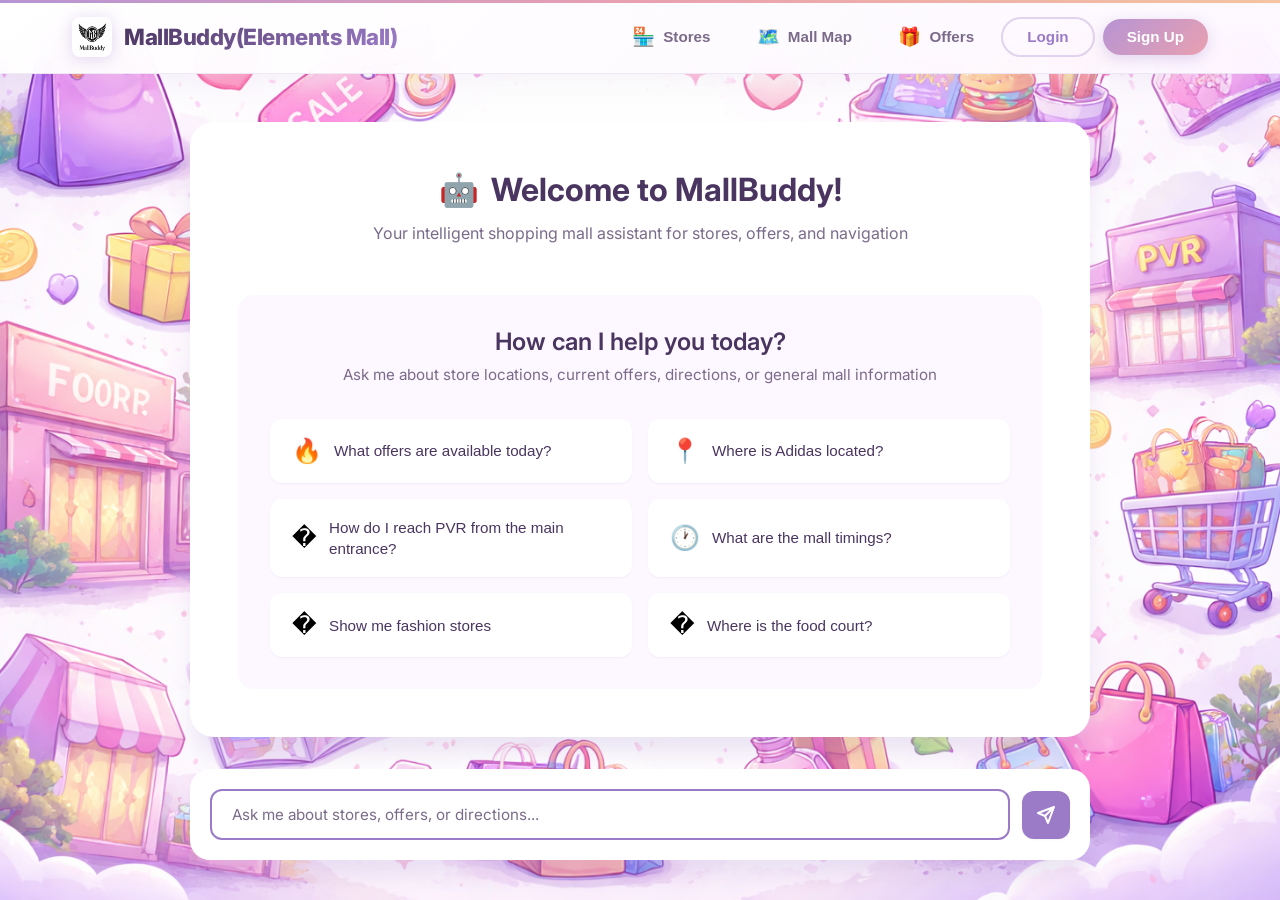
==== frontend/index.html @ a4ded2e0 "Phase 3: Real Analytics and Admin AI verified" ====
<!DOCTYPE html>
<html lang="en">

<head>
    <meta charset="UTF-8">
    <meta name="viewport" content="width=device-width, initial-scale=1.0">
    <title>MallBuddy - Your Intelligent Shopping Mall Assistant</title>
    <link rel="stylesheet" href="styles.css">
    <link rel="preconnect" href="https://fonts.googleapis.com">
    <link rel="preconnect" href="https://fonts.gstatic.com" crossorigin>
    <link href="https://fonts.googleapis.com/css2?family=Inter:wght@400;500;600;700&display=swap" rel="stylesheet">
</head>

<body>
    <!-- Header -->
    <header class="header">
        <div class="header-container">
            <div class="logo" onclick="window.location.href='index.html'" style="cursor: pointer;">
                <div class="logo-icon">
                    <img src="logo.png" alt="MallBuddy Logo" style="width: 40px; height: 40px; border-radius: 8px;">
                </div>
                <span class="logo-text">MallBuddy(Elements Mall)</span>
            </div>
            <nav class="nav-menu" id="navMenu">
                <button class="nav-btn" onclick="window.location.href='stores.html'">
                    <span class="nav-icon">🏪</span>
                    Stores
                </button>
                <button class="nav-btn" onclick="window.location.href='map.html'">
                    <span class="nav-icon">🗺️</span>
                    Mall Map
                </button>
                <button class="nav-btn" onclick="window.location.href='offers.html'">
                    <span class="nav-icon">🎁</span>
                    Offers
                </button>
                <button class="btn-login" onclick="navigateTo('login')" id="loginBtn">Login</button>
                <button class="btn-signup" onclick="navigateTo('signup')" id="signupBtn">Sign Up</button>
                <span id="userInfo" style="display: none; color: white; margin-right: 10px;"></span>
                <button class="btn-logout" onclick="logout()" id="logoutBtn" style="display: none;">Logout</button>
            </nav>
        </div>
    </header>

    <!-- Main Content -->
    <main class="main-content">
        <div class="container">
            <!-- Welcome Card -->
            <div class="welcome-card" id="welcomeCard">
                <div class="welcome-header">
                    <span class="robot-emoji">🤖</span>
                    <h1 class="welcome-title" id="welcomeTitle">Welcome to MallBuddy!</h1>
                </div>
                <p class="welcome-subtitle" id="welcomeSubtitle">Your intelligent shopping mall assistant for stores,
                    offers, and navigation
                </p>

                <!-- Quick Actions Section -->
                <div class="quick-actions-section">
                    <h2 class="section-title">How can I help you today?</h2>
                    <p class="section-subtitle">Ask me about store locations, current offers, directions, or general
                        mall information</p>

                    <div class="quick-actions-grid">
                        <button class="action-card" onclick="sendQuickQuestion('What offers are available today?')">
                            <span class="action-icon">🔥</span>
                            <span class="action-text">What offers are available today?</span>
                        </button>

                        <button class="action-card" onclick="sendQuickQuestion('Where is Adidas located?')">
                            <span class="action-icon">📍</span>
                            <span class="action-text">Where is Adidas located?</span>
                        </button>

                        <button class="action-card"
                            onclick="sendQuickQuestion('How do I reach PVR from the main entrance?')">
                            <span class="action-icon">�️</span>
                            <span class="action-text">How do I reach PVR from the main entrance?</span>
                        </button>

                        <button class="action-card" onclick="sendQuickQuestion('What are the mall timings?')">
                            <span class="action-icon">🕐</span>
                            <span class="action-text">What are the mall timings?</span>
                        </button>

                        <button class="action-card" onclick="sendQuickQuestion('Show me fashion stores')">
                            <span class="action-icon">�</span>
                            <span class="action-text">Show me fashion stores</span>
                        </button>

                        <button class="action-card" onclick="sendQuickQuestion('Where is the food court?')">
                            <span class="action-icon">�</span>
                            <span class="action-text">Where is the food court?</span>
                        </button>
                    </div>
                </div>
            </div>

            <!-- Chat Messages Area (Hidden Initially) -->
            <div class="chat-messages-container" id="chatMessagesContainer" style="display: none;">
                <div class="chat-messages" id="chatMessages">
                    <!-- Messages will be added here dynamically -->
                </div>
            </div>

            <!-- Chat Input (Fixed at Bottom) -->
            <div class="chat-input-section">
                <div class="chat-input-wrapper">
                    <input type="text" class="chat-input" id="chatInput"
                        placeholder="Ask me about stores, offers, or directions..."
                        onkeypress="handleKeyPress(event)" />
                    <button class="send-button" onclick="sendMessage()" id="sendBtn">
                        <svg width="20" height="20" viewBox="0 0 20 20" fill="none">
                            <path d="M18 2L9 11M18 2L12 18L9 11M18 2L2 8L9 11" stroke="white" stroke-width="2"
                                stroke-linecap="round" stroke-linejoin="round" />
                        </svg>
                    </button>
                </div>
            </div>
        </div>
    </main>

    <script src="config.js"></script>
    <script src="analytics-tracking.js"></script>
    <script src="script.js?v=2"></script>
</body>

</html>
---- frontend/styles.css ----
:root {
    --primary-purple: #9B7BC7;
    --primary-purple-dark: #8A6AB8;
    --gradient-start: #B794D4;
    --gradient-end: #E8A0B0;
    --accent-pink: #F5A5B8;
    --accent-coral: #F5C4A0;
    --text-primary: #4A3560;
    --text-secondary: #7B6B8A;
    --text-white: #FFFFFF;
    --bg-light: #FDF8FF;
    --bg-white: #FFFFFF;
    --border-color: #E8D8F0;
    --shadow-sm: 0 1px 2px 0 rgba(155, 123, 199, 0.1);
    --shadow-md: 0 4px 6px -1px rgba(155, 123, 199, 0.15);
    --shadow-lg: 0 10px 15px -3px rgba(155, 123, 199, 0.15);
    --shadow-xl: 0 20px 25px -5px rgba(155, 123, 199, 0.2);
}

* {
    margin: 0;
    padding: 0;
    box-sizing: border-box;
}

body {
    font-family: 'Inter', -apple-system, BlinkMacSystemFont, 'Segoe UI', sans-serif;
    background: url('background.png') no-repeat center center fixed;
    background-size: cover;
    min-height: 100vh;
    color: var(--text-primary);
}

/* Header */
.header {
    background: linear-gradient(135deg, rgba(255, 255, 255, 0.95) 0%, rgba(253, 248, 255, 0.95) 100%);
    backdrop-filter: blur(20px);
    -webkit-backdrop-filter: blur(20px);
    border-bottom: 1px solid rgba(155, 123, 199, 0.15);
    position: sticky;
    top: 0;
    z-index: 1000;
    box-shadow: 0 4px 30px rgba(155, 123, 199, 0.1);
    transition: all 0.3s ease;
}

.header::before {
    content: '';
    position: absolute;
    top: 0;
    left: 0;
    right: 0;
    height: 3px;
    background: linear-gradient(90deg, #B794D4, #E8A0B0, #F5C4A0, #E8A0B0, #B794D4);
    background-size: 200% 100%;
    animation: gradientFlow 4s ease infinite;
}

@keyframes gradientFlow {

    0%,
    100% {
        background-position: 0% 50%;
    }

    50% {
        background-position: 100% 50%;
    }
}

.header-container {
    max-width: 1200px;
    margin: 0 auto;
    padding: 1rem 2rem;
    display: flex;
    justify-content: space-between;
    align-items: center;
}

.logo {
    display: flex;
    align-items: center;
    gap: 0.75rem;
    cursor: pointer;
    transition: transform 0.3s ease;
}

.logo:hover {
    transform: scale(1.02);
}

.logo-icon {
    display: flex;
    align-items: center;
    filter: drop-shadow(0 2px 8px rgba(155, 123, 199, 0.3));
    transition: filter 0.3s ease;
}

.logo:hover .logo-icon {
    filter: drop-shadow(0 4px 12px rgba(155, 123, 199, 0.5));
}

.logo-text {
    font-size: 1.4rem;
    font-weight: 800;
    background: linear-gradient(135deg, var(--text-primary) 0%, #9B7BC7 100%);
    -webkit-background-clip: text;
    -webkit-text-fill-color: transparent;
    background-clip: text;
    letter-spacing: -0.5px;
}

.nav-menu {
    display: flex;
    align-items: center;
    gap: 0.5rem;
}

.nav-btn {
    display: flex;
    align-items: center;
    gap: 0.5rem;
    padding: 0.6rem 1.2rem;
    background: transparent;
    border: none;
    color: var(--text-secondary);
    font-size: 0.95rem;
    font-weight: 600;
    cursor: pointer;
    border-radius: 12px;
    transition: all 0.3s cubic-bezier(0.4, 0, 0.2, 1);
    position: relative;
    overflow: hidden;
}

.nav-btn::before {
    content: '';
    position: absolute;
    top: 0;
    left: 0;
    right: 0;
    bottom: 0;
    background: linear-gradient(135deg, rgba(183, 148, 212, 0.1) 0%, rgba(232, 160, 176, 0.1) 100%);
    opacity: 0;
    transition: opacity 0.3s ease;
    border-radius: 12px;
}

.nav-btn:hover::before {
    opacity: 1;
}

.nav-btn:hover {
    color: #9B7BC7;
    transform: translateY(-2px);
}

.nav-icon {
    font-size: 1.15rem;
    transition: transform 0.3s ease;
}

.nav-btn:hover .nav-icon {
    transform: scale(1.15);
}

.btn-login {
    padding: 0.6rem 1.5rem;
    background: transparent;
    border: 2px solid rgba(155, 123, 199, 0.3);
    color: #9B7BC7;
    font-size: 0.95rem;
    font-weight: 600;
    cursor: pointer;
    border-radius: 25px;
    transition: all 0.3s cubic-bezier(0.4, 0, 0.2, 1);
}

.btn-login:hover {
    background: rgba(155, 123, 199, 0.1);
    border-color: #9B7BC7;
    transform: translateY(-2px);
}

.btn-signup {
    padding: 0.6rem 1.5rem;
    background: linear-gradient(135deg, #B794D4 0%, #E8A0B0 100%);
    border: none;
    color: white;
    font-size: 0.95rem;
    font-weight: 600;
    cursor: pointer;
    border-radius: 25px;
    transition: all 0.3s cubic-bezier(0.4, 0, 0.2, 1);
    box-shadow: 0 4px 15px rgba(155, 123, 199, 0.3);
    position: relative;
    overflow: hidden;
}

.btn-signup::before {
    content: '';
    position: absolute;
    top: 0;
    left: -100%;
    width: 100%;
    height: 100%;
    background: linear-gradient(90deg, transparent, rgba(255, 255, 255, 0.3), transparent);
    transition: left 0.5s ease;
}

.btn-signup:hover::before {
    left: 100%;
}

.btn-signup:hover {
    transform: translateY(-2px);
    box-shadow: 0 6px 20px rgba(155, 123, 199, 0.4);
}

.btn-logout {
    padding: 0.6rem 1.5rem;
    background: linear-gradient(135deg, #E8A0B0 0%, #D88A9A 100%);
    border: none;
    color: white;
    font-size: 0.95rem;
    font-weight: 600;
    cursor: pointer;
    border-radius: 25px;
    transition: all 0.3s cubic-bezier(0.4, 0, 0.2, 1);
    box-shadow: 0 4px 15px rgba(232, 160, 176, 0.3);
}

.btn-logout:hover {
    transform: translateY(-2px);
    box-shadow: 0 6px 20px rgba(232, 160, 176, 0.4);
}

/* Main Content */
.main-content {
    padding: 3rem 2rem 2rem;
    min-height: calc(100vh - 80px);
}

.container {
    max-width: 900px;
    margin: 0 auto;
    display: flex;
    flex-direction: column;
    gap: 2rem;
}

/* Welcome Card */
.welcome-card {
    background: white;
    border-radius: 24px;
    padding: 3rem;
    box-shadow: var(--shadow-xl);
    animation: slideUp 0.5s ease-out;
}

@keyframes slideUp {
    from {
        opacity: 0;
        transform: translateY(20px);
    }

    to {
        opacity: 1;
        transform: translateY(0);
    }
}

.welcome-header {
    display: flex;
    align-items: center;
    justify-content: center;
    gap: 0.75rem;
    margin-bottom: 0.75rem;
}

.robot-emoji {
    font-size: 2rem;
}

.welcome-title {
    font-size: 2rem;
    font-weight: 700;
    color: var(--text-primary);
    text-align: center;
}

.welcome-subtitle {
    text-align: center;
    color: var(--text-secondary);
    font-size: 1rem;
    line-height: 1.6;
    margin-bottom: 3rem;
}

/* Quick Actions Section */
.quick-actions-section {
    background: var(--bg-light);
    border-radius: 16px;
    padding: 2rem;
}

.section-title {
    font-size: 1.5rem;
    font-weight: 600;
    color: var(--text-primary);
    text-align: center;
    margin-bottom: 0.5rem;
}

.section-subtitle {
    text-align: center;
    color: var(--text-secondary);
    font-size: 0.95rem;
    margin-bottom: 2rem;
    line-height: 1.5;
}

.quick-actions-grid {
    display: grid;
    grid-template-columns: repeat(2, 1fr);
    gap: 1rem;
}

.action-card {
    display: flex;
    align-items: center;
    gap: 0.75rem;
    padding: 1rem 1.25rem;
    background: white;
    border: 2px solid transparent;
    border-radius: 12px;
    cursor: pointer;
    transition: all 0.2s ease;
    text-align: left;
    box-shadow: var(--shadow-sm);
}

.action-card:hover {
    border-color: var(--primary-purple);
    box-shadow: var(--shadow-md);
    transform: translateY(-2px);
}

.action-icon {
    font-size: 1.5rem;
    flex-shrink: 0;
}

.action-text {
    font-size: 0.95rem;
    font-weight: 500;
    color: var(--text-primary);
    line-height: 1.4;
}

/* Chat Messages Container */
.chat-messages-container {
    background: white;
    border-radius: 24px;
    padding: 2rem;
    box-shadow: var(--shadow-xl);
    max-height: 500px;
    overflow-y: auto;
}

.chat-messages {
    display: flex;
    flex-direction: column;
    gap: 1.5rem;
}

.message {
    display: flex;
    gap: 0.75rem;
    animation: messageSlide 0.3s ease-out;
}

@keyframes messageSlide {
    from {
        opacity: 0;
        transform: translateX(-10px);
    }

    to {
        opacity: 1;
        transform: translateX(0);
    }
}

.message.user {
    flex-direction: row-reverse;
}

.message.user .message-bubble {
    background: var(--primary-purple);
    color: white;
}

.message-avatar {
    width: 40px;
    height: 40px;
    border-radius: 50%;
    display: flex;
    align-items: center;
    justify-content: center;
    font-size: 1.25rem;
    flex-shrink: 0;
    background: var(--bg-light);
}

.message.user .message-avatar {
    background: linear-gradient(135deg, #8B5CF6, #6366F1);
}

.message-bubble {
    max-width: 70%;
    padding: 1rem 1.25rem;
    background: var(--bg-light);
    border-radius: 16px;
    color: var(--text-primary);
    line-height: 1.6;
    font-size: 0.95rem;
}

.message.user .message-bubble {
    border-radius: 16px 16px 4px 16px;
}

.message.bot .message-bubble {
    border-radius: 16px 16px 16px 4px;
}

.action-buttons {
    display: flex;
    gap: 0.5rem;
    margin-top: 0.75rem;
    flex-wrap: wrap;
}

.action-btn {
    padding: 0.5rem 1rem;
    background: var(--primary-purple);
    border: none;
    border-radius: 8px;
    color: white;
    font-size: 0.875rem;
    font-weight: 600;
    cursor: pointer;
    transition: all 0.2s ease;
}

.action-btn:hover {
    background: var(--primary-purple-dark);
    transform: translateY(-1px);
}

/* Chat Input Section */
.chat-input-section {
    background: white;
    border-radius: 20px;
    padding: 1.25rem;
    box-shadow: var(--shadow-xl);
    position: sticky;
    bottom: 2rem;
}

.chat-input-wrapper {
    display: flex;
    gap: 0.75rem;
    align-items: center;
}

.chat-input {
    flex: 1;
    padding: 0.875rem 1.25rem;
    background: var(--bg-light);
    border: 2px solid transparent;
    border-radius: 12px;
    font-size: 0.95rem;
    font-family: inherit;
    color: var(--text-primary);
    outline: none;
    transition: all 0.2s ease;
}

.chat-input:focus {
    border-color: var(--primary-purple);
    background: white;
}

.chat-input::placeholder {
    color: var(--text-secondary);
}

.send-button {
    width: 48px;
    height: 48px;
    border-radius: 12px;
    background: var(--primary-purple);
    border: none;
    color: white;
    cursor: pointer;
    display: flex;
    align-items: center;
    justify-content: center;
    transition: all 0.2s ease;
    box-shadow: var(--shadow-sm);
}

.send-button:hover {
    background: var(--primary-purple-dark);
    box-shadow: var(--shadow-md);
    transform: scale(1.05);
}

.send-button:active {
    transform: scale(0.95);
}

/* Typing Indicator */
.typing-indicator {
    display: flex;
    gap: 4px;
    padding: 0.5rem 0;
}

.typing-dot {
    width: 8px;
    height: 8px;
    background: var(--text-secondary);
    border-radius: 50%;
    animation: typingDot 1.4s infinite;
}

.typing-dot:nth-child(2) {
    animation-delay: 0.2s;
}

.typing-dot:nth-child(3) {
    animation-delay: 0.4s;
}

@keyframes typingDot {

    0%,
    60%,
    100% {
        transform: translateY(0);
        opacity: 0.7;
    }

    30% {
        transform: translateY(-8px);
        opacity: 1;
    }
}

/* Scrollbar Styling */
.chat-messages-container::-webkit-scrollbar {
    width: 6px;
}

.chat-messages-container::-webkit-scrollbar-track {
    background: transparent;
}

.chat-messages-container::-webkit-scrollbar-thumb {
    background: var(--primary-purple);
    border-radius: 10px;
}

/* Responsive Design */
@media (max-width: 768px) {
    .header-container {
        padding: 1rem;
    }

    .nav-menu {
        gap: 0.5rem;
    }

    .nav-btn {
        padding: 0.5rem;
    }

    .nav-btn span:last-child {
        display: none;
    }

    .btn-login,
    .btn-signup {
        padding: 0.5rem 1rem;
        font-size: 0.875rem;
    }

    .main-content {
        padding: 2rem 1rem 1rem;
    }

    .welcome-card {
        padding: 2rem 1.5rem;
    }

    .welcome-title {
        font-size: 1.5rem;
    }

    .welcome-subtitle {
        font-size: 0.9rem;
    }

    .quick-actions-section {
        padding: 1.5rem;
    }

    .section-title {
        font-size: 1.25rem;
    }

    .section-subtitle {
        font-size: 0.875rem;
    }

    .quick-actions-grid {
        grid-template-columns: 1fr;
    }

    .message-bubble {
        max-width: 85%;
    }

    .chat-input-section {
        bottom: 1rem;
    }
}

@media (max-width: 480px) {
    .logo-text {
        font-size: 1rem;
    }

    .welcome-title {
        font-size: 1.25rem;
    }

    .robot-emoji {
        font-size: 1.5rem;
    }

    .action-icon {
        font-size: 1.25rem;
    }

    .action-text {
        font-size: 0.875rem;
    }
}
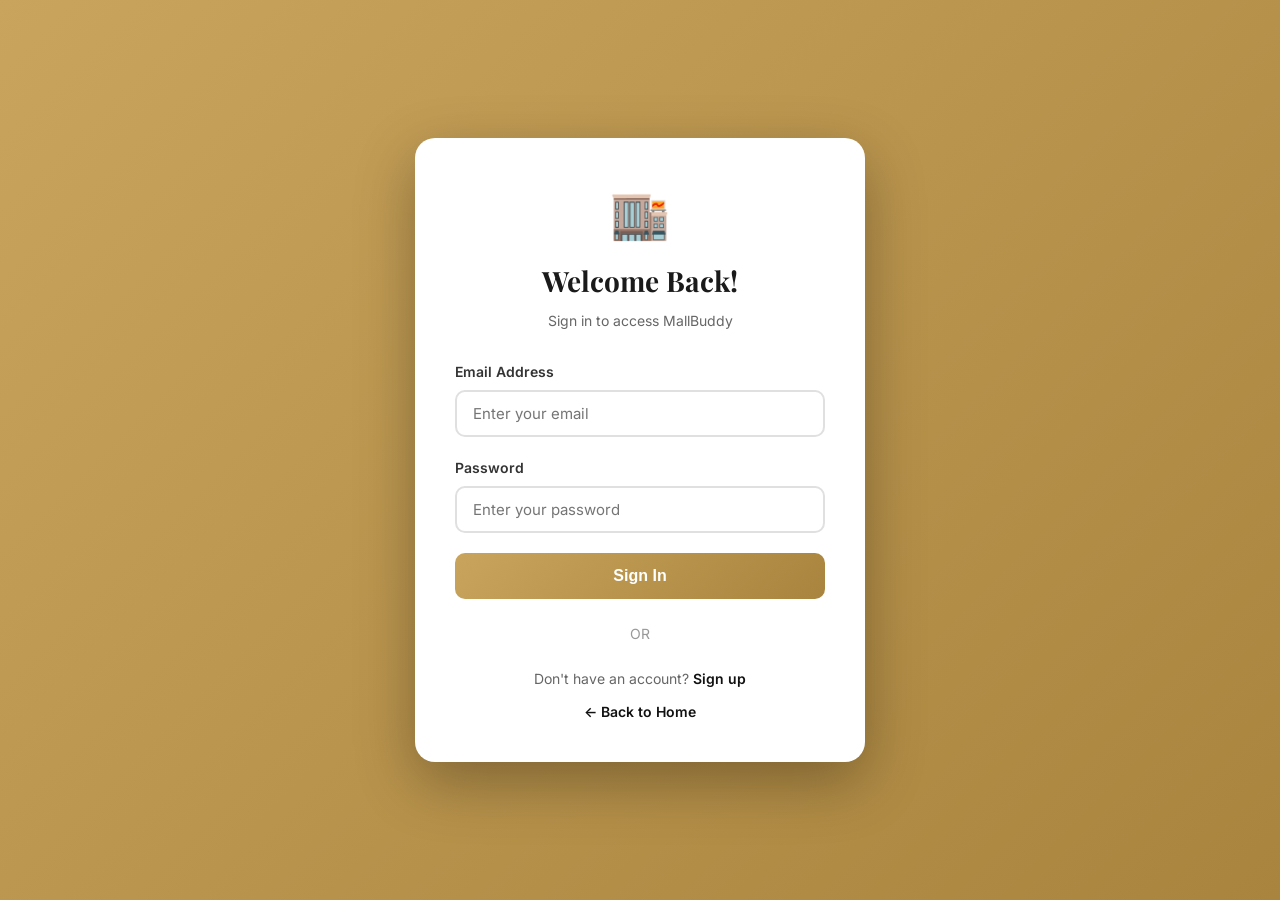
==== commit 628a46a0: "feat(frontend): Implement premium luxury UI, scroll animations, and secure auth guards" ====
--- a/frontend/index.html
+++ b/frontend/index.html
@@ -2,127 +2,178 @@
 <html lang="en">
 
 <head>
+    <meta http-equiv="Cache-Control" content="no-cache, no-store, must-revalidate">
+    <meta http-equiv="Pragma" content="no-cache">
+    <meta http-equiv="Expires" content="0">
     <meta charset="UTF-8">
     <meta name="viewport" content="width=device-width, initial-scale=1.0">
-    <title>MallBuddy - Your Intelligent Shopping Mall Assistant</title>
-    <link rel="stylesheet" href="styles.css">
+    <title>MallBuddy - The Premium Shopping Experience</title>
+    <!-- Premium Fonts: Playfair Display for Headings, Inter for Body -->
     <link rel="preconnect" href="https://fonts.googleapis.com">
     <link rel="preconnect" href="https://fonts.gstatic.com" crossorigin>
-    <link href="https://fonts.googleapis.com/css2?family=Inter:wght@400;500;600;700&display=swap" rel="stylesheet">
+    <link href="https://fonts.googleapis.com/css2?family=Inter:wght@300;400;500;600&family=Playfair+Display:wght@400;500;600;700&display=swap" rel="stylesheet">
+    <link rel="stylesheet" href="styles.css">
+    <script src="config.js"></script>
+    <script src="auth-guard.js"></script>
 </head>
 
 <body>
-    <!-- Header -->
-    <header class="header">
+    <!-- Premium Header -->
+        <header class="header">
         <div class="header-container">
             <div class="logo" onclick="window.location.href='index.html'" style="cursor: pointer;">
                 <div class="logo-icon">
-                    <img src="logo.png" alt="MallBuddy Logo" style="width: 40px; height: 40px; border-radius: 8px;">
+                    <img src="logo.png" alt="MallBuddy Logo" style="width: 40px; height: 40px; border-radius: 4px; object-fit: cover;">
                 </div>
-                <span class="logo-text">MallBuddy(Elements Mall)</span>
+                <span class="logo-text">MallBuddy</span>
             </div>
+            <button class="mobile-menu-btn" onclick="document.getElementById('navMenu').classList.toggle('active')" aria-label="Toggle Navigation">
+                <svg width="24" height="24" viewBox="0 0 24 24" fill="none" stroke="currentColor" stroke-width="1.5" stroke-linecap="round" stroke-linejoin="round"><line x1="3" y1="12" x2="21" y2="12"></line><line x1="3" y1="6" x2="21" y2="6"></line><line x1="3" y1="18" x2="21" y2="18"></line></svg>
+            </button>
             <nav class="nav-menu" id="navMenu">
-                <button class="nav-btn" onclick="window.location.href='stores.html'">
-                    <span class="nav-icon">🏪</span>
-                    Stores
-                </button>
-                <button class="nav-btn" onclick="window.location.href='map.html'">
-                    <span class="nav-icon">🗺️</span>
-                    Mall Map
-                </button>
-                <button class="nav-btn" onclick="window.location.href='offers.html'">
-                    <span class="nav-icon">🎁</span>
-                    Offers
-                </button>
+                <button class="nav-btn" onclick="window.location.href='stores.html'">Stores</button>
+                <button class="nav-btn" onclick="window.location.href='offers.html'">Offers</button>
+                <button class="nav-btn" onclick="window.location.href='map.html'">Navigate</button>
+                <div class="nav-divider"></div>
                 <button class="btn-login" onclick="navigateTo('login')" id="loginBtn">Login</button>
                 <button class="btn-signup" onclick="navigateTo('signup')" id="signupBtn">Sign Up</button>
-                <span id="userInfo" style="display: none; color: white; margin-right: 10px;"></span>
+                <span id="userInfo" style="display: none; color: var(--text-primary); font-weight: 500; padding: 0.5rem 1rem;"></span>
                 <button class="btn-logout" onclick="logout()" id="logoutBtn" style="display: none;">Logout</button>
             </nav>
         </div>
     </header>
 
-    <!-- Main Content -->
     <main class="main-content">
-        <div class="container">
-            <!-- Welcome Card -->
-            <div class="welcome-card" id="welcomeCard">
-                <div class="welcome-header">
-                    <span class="robot-emoji">🤖</span>
-                    <h1 class="welcome-title" id="welcomeTitle">Welcome to MallBuddy!</h1>
+        <!-- Hero Section -->
+        <section class="hero-section">
+            <div class="hero-content">
+                <h1 class="hero-title">Experience the Art of Shopping</h1>
+                <p class="hero-subtitle">Your intelligent concierge for finding the perfect stores, discovering exclusive offers, and navigating the mall with effortless elegance.</p>
+                <div class="hero-actions">
+                    <button class="btn-hero-primary" onclick="document.getElementById('ai-assistant-section').scrollIntoView({behavior: 'smooth'})">Ask the Concierge</button>
+                    <button class="btn-hero-secondary" onclick="window.location.href='stores.html'">Explore Stores</button>
                 </div>
-                <p class="welcome-subtitle" id="welcomeSubtitle">Your intelligent shopping mall assistant for stores,
-                    offers, and navigation
-                </p>
+            </div>
+        </section>
 
-                <!-- Quick Actions Section -->
-                <div class="quick-actions-section">
-                    <h2 class="section-title">How can I help you today?</h2>
-                    <p class="section-subtitle">Ask me about store locations, current offers, directions, or general
-                        mall information</p>
+        <!-- AI Mall Assistant Section -->
+        <section id="ai-assistant-section" class="ai-section">
+            <div class="section-header-centered">
+                <h2 class="section-heading">Digital Concierge</h2>
+                <p class="section-subheading">Ask me anything about store locations, ongoing sales, or facilities.</p>
+            </div>
+            <div class="container ai-container">
+                <!-- Welcome Card (Original ID preserved) -->
+                <div class="welcome-card" id="welcomeCard">
+                    <div class="welcome-header">
+                        <svg width="24" height="24" viewBox="0 0 24 24" fill="none" stroke="currentColor" stroke-width="2" stroke-linecap="round" stroke-linejoin="round" class="ai-header-icon"><path d="m12 3-1.912 5.813a2 2 0 0 1-1.275 1.275L3 12l5.813 1.912a2 2 0 0 1 1.275 1.275L12 21l1.912-5.813a2 2 0 0 1 1.275-1.275L21 12l-5.813-1.912a2 2 0 0 1-1.275-1.275L12 3Z"/></svg>
+                        <h1 class="welcome-title" id="welcomeTitle">How may I assist you today?</h1>
+                    </div>
+                    <p class="welcome-subtitle" id="welcomeSubtitle">I can guide you to stores, check current offers, and provide mall timings.</p>
 
-                    <div class="quick-actions-grid">
-                        <button class="action-card" onclick="sendQuickQuestion('What offers are available today?')">
-                            <span class="action-icon">🔥</span>
-                            <span class="action-text">What offers are available today?</span>
-                        </button>
+                    <!-- Quick Actions Section -->
+                    <div class="quick-actions-section">
+                        <div class="quick-actions-grid">
+                            <button class="action-card" onclick="sendQuickQuestion('What offers are available today?')">
+                                <svg width="20" height="20" viewBox="0 0 24 24" fill="none" stroke="currentColor" stroke-width="2" stroke-linecap="round" stroke-linejoin="round" class="action-icon"><path d="M12 2H2v10l9.29 9.29c.94.94 2.48.94 3.42 0l6.58-6.58c.94-.94.94-2.48 0-3.42L12 2Z"/><path d="M7 7h.01"/></svg>
+                                <span class="action-text">What offers are available today?</span>
+                            </button>
+                            <button class="action-card" onclick="sendQuickQuestion('Where is Adidas located?')">
+                                <svg width="20" height="20" viewBox="0 0 24 24" fill="none" stroke="currentColor" stroke-width="2" stroke-linecap="round" stroke-linejoin="round" class="action-icon"><path d="M20 10c0 6-8 12-8 12s-8-6-8-12a8 8 0 0 1 16 0Z"/><circle cx="12" cy="10" r="3"/></svg>
+                                <span class="action-text">Where is Adidas located?</span>
+                            </button>
+                            <button class="action-card" onclick="sendQuickQuestion('How do I reach PVR from the main entrance?')">
+                                <svg width="20" height="20" viewBox="0 0 24 24" fill="none" stroke="currentColor" stroke-width="2" stroke-linecap="round" stroke-linejoin="round" class="action-icon"><polygon points="3 11 22 2 13 21 11 13 3 11"/></svg>
+                                <span class="action-text">How do I reach PVR?</span>
+                            </button>
+                            <button class="action-card" onclick="sendQuickQuestion('What are the mall timings?')">
+                                <svg width="20" height="20" viewBox="0 0 24 24" fill="none" stroke="currentColor" stroke-width="2" stroke-linecap="round" stroke-linejoin="round" class="action-icon"><circle cx="12" cy="12" r="10"/><polyline points="12 6 12 12 16 14"/></svg>
+                                <span class="action-text">What are the mall timings?</span>
+                            </button>
+                        </div>
+                    </div>
+                </div>
 
-                        <button class="action-card" onclick="sendQuickQuestion('Where is Adidas located?')">
-                            <span class="action-icon">📍</span>
-                            <span class="action-text">Where is Adidas located?</span>
-                        </button>
+                <!-- Chat Messages Area (Original ID preserved) -->
+                <div class="chat-messages-container" id="chatMessagesContainer" style="display: none;">
+                    <div class="chat-messages" id="chatMessages">
+                        <!-- Messages will be added here dynamically by script.js -->
+                    </div>
+                </div>
 
-                        <button class="action-card"
-                            onclick="sendQuickQuestion('How do I reach PVR from the main entrance?')">
-                            <span class="action-icon">�️</span>
-                            <span class="action-text">How do I reach PVR from the main entrance?</span>
-                        </button>
-
-                        <button class="action-card" onclick="sendQuickQuestion('What are the mall timings?')">
-                            <span class="action-icon">🕐</span>
-                            <span class="action-text">What are the mall timings?</span>
-                        </button>
-
-                        <button class="action-card" onclick="sendQuickQuestion('Show me fashion stores')">
-                            <span class="action-icon">�</span>
-                            <span class="action-text">Show me fashion stores</span>
-                        </button>
-
-                        <button class="action-card" onclick="sendQuickQuestion('Where is the food court?')">
-                            <span class="action-icon">�</span>
-                            <span class="action-text">Where is the food court?</span>
+                <!-- Chat Input (Original ID preserved) -->
+                <div class="chat-input-section" id="chatInputSection">
+                    <div class="chat-input-wrapper">
+                        <input type="text" class="chat-input" id="chatInput"
+                            placeholder="Ask the concierge..."
+                            onkeypress="handleKeyPress(event)" />
+                        <button class="send-button" onclick="sendMessage()" id="sendBtn">
+                            <svg width="20" height="20" viewBox="0 0 20 20" fill="none" class="send-icon-svg">
+                                <path d="M18 2L9 11M18 2L12 18L9 11M18 2L2 8L9 11" stroke="currentColor" stroke-width="2"
+                                    stroke-linecap="round" stroke-linejoin="round" />
+                            </svg>
                         </button>
                     </div>
                 </div>
             </div>
+        </section>
 
-            <!-- Chat Messages Area (Hidden Initially) -->
-            <div class="chat-messages-container" id="chatMessagesContainer" style="display: none;">
-                <div class="chat-messages" id="chatMessages">
-                    <!-- Messages will be added here dynamically -->
+        <!-- Static Features / Find Your Way -->
+        <section class="features-section">
+            <div class="features-grid">
+                <div class="feature-card" onclick="window.location.href='stores.html'">
+                    <svg width="24" height="24" viewBox="0 0 24 24" fill="none" stroke="currentColor" stroke-width="2" stroke-linecap="round" stroke-linejoin="round" class="feature-icon"><path d="M6 2 3 6v14a2 2 0 0 0 2 2h14a2 2 0 0 0 2-2V6l-3-4Z"/><path d="M3 6h18"/><path d="M16 10a4 4 0 0 1-8 0"/></svg>
+                    <h3>Premium Stores</h3>
+                    <p>Discover our curated selection of international and luxury brands.</p>
+                </div>
+                <div class="feature-card" onclick="window.location.href='offers.html'">
+                    <svg width="24" height="24" viewBox="0 0 24 24" fill="none" stroke="currentColor" stroke-width="2" stroke-linecap="round" stroke-linejoin="round" class="feature-icon"><path d="M2 9a3 3 0 0 1 0 6v2a2 2 0 0 0 2 2h16a2 2 0 0 0 2-2v-2a3 3 0 0 1 0-6V7a2 2 0 0 0-2-2H4a2 2 0 0 0-2 2Z"/></svg>
+                    <h3>Exclusive Offers</h3>
+                    <p>Uncover seasonal discounts and limited-time deals.</p>
+                </div>
+                <div class="feature-card" onclick="window.location.href='map.html'">
+                    <svg width="24" height="24" viewBox="0 0 24 24" fill="none" stroke="currentColor" stroke-width="2" stroke-linecap="round" stroke-linejoin="round" class="feature-icon"><polygon points="3 6 9 3 15 6 21 3 21 18 15 21 9 18 3 21"/><line x1="9" x2="9" y1="3" y2="18"/><line x1="15" x2="15" y1="6" y2="21"/></svg>
+                    <h3>Interactive Map</h3>
+                    <p>Find your way around effortlessly with our digital directory.</p>
                 </div>
             </div>
+        </section>
 
-            <!-- Chat Input (Fixed at Bottom) -->
-            <div class="chat-input-section">
-                <div class="chat-input-wrapper">
-                    <input type="text" class="chat-input" id="chatInput"
-                        placeholder="Ask me about stores, offers, or directions..."
-                        onkeypress="handleKeyPress(event)" />
-                    <button class="send-button" onclick="sendMessage()" id="sendBtn">
-                        <svg width="20" height="20" viewBox="0 0 20 20" fill="none">
-                            <path d="M18 2L9 11M18 2L12 18L9 11M18 2L2 8L9 11" stroke="white" stroke-width="2"
-                                stroke-linecap="round" stroke-linejoin="round" />
-                        </svg>
-                    </button>
-                </div>
+        <!-- Facilities Section -->
+        <section class="facilities-section">
+            <div class="section-header-centered">
+                <h2 class="section-heading">Guest Services & Facilities</h2>
+            </div>
+            <div class="facilities-grid">
+                <div class="facility-item"><svg width="20" height="20" viewBox="0 0 24 24" fill="none" stroke="currentColor" stroke-width="2" stroke-linecap="round" stroke-linejoin="round"><path d="M19 17h2c.6 0 1-.4 1-1v-3c0-.9-.7-1.7-1.5-1.9C18.7 10.6 16 10 16 10s-1.3-1.4-2.2-2.3c-.5-.4-1.1-.7-1.8-.7H5c-.6 0-1.1.4-1.4.9l-1.4 2.9A3.7 3.7 0 0 0 2 12v4c0 .6.4 1 1 1h2"/><circle cx="7" cy="17" r="2"/><path d="M9 17h6"/><circle cx="17" cy="17" r="2"/></svg> Valet Parking</div>
+                <div class="facility-item"><svg width="20" height="20" viewBox="0 0 24 24" fill="none" stroke="currentColor" stroke-width="2" stroke-linecap="round" stroke-linejoin="round"><path d="M5 13a10 10 0 0 1 14 0"/><path d="M8.5 16.5a5 5 0 0 1 7 0"/><circle cx="12" cy="20" r="1"/></svg> Free Wi-Fi</div>
+                <div class="facility-item"><svg width="20" height="20" viewBox="0 0 24 24" fill="none" stroke="currentColor" stroke-width="2" stroke-linecap="round" stroke-linejoin="round"><path d="M9 12h.01"/><path d="M15 12h.01"/><path d="M10 16c.5.3 1.2.5 2 .5s1.5-.2 2-.5"/><path d="M2 12a10 10 0 1 0 20 0 10 10 0 1 0-20 0Z"/></svg> Family Rooms</div>
+                <div class="facility-item"><svg width="20" height="20" viewBox="0 0 24 24" fill="none" stroke="currentColor" stroke-width="2" stroke-linecap="round" stroke-linejoin="round"><circle cx="16" cy="4" r="1"/><path d="m18 19 1-7-6 1"/><path d="m5 8 3-3 5.5 3-2.36 3.5"/><path d="M4.24 14.5a5 5 0 0 0 6.88 6"/><path d="M13.76 17.5a5 5 0 0 0-6.88-6"/></svg> Wheelchair Access</div>
+            </div>
+        </section>
+    </main>
+
+    <footer class="footer">
+        <div class="footer-content">
+            <div class="footer-brand">
+                <span class="logo-text">MallBuddy</span>
+                <p>The ultimate destination for luxury, lifestyle, and leisure.</p>
+            </div>
+            <div class="footer-links">
+                <a href="stores.html">Stores Directory</a>
+                <a href="offers.html">Latest Offers</a>
+                <a href="map.html">Mall Map</a>
+                <a href="login.html">Member Login</a>
             </div>
         </div>
-    </main>
+        <div class="footer-bottom">
+            <p>&copy; 2024 MallBuddy. All rights reserved.</p>
+        </div>
+    </footer>
 
     <script src="config.js"></script>
     <script src="analytics-tracking.js"></script>
-    <script src="script.js?v=2"></script>
+    <script src="script.js?v=4"></script>
 </body>
 
 </html>
--- a/frontend/styles.css
+++ b/frontend/styles.css
@@ -1,20 +1,24 @@
 :root {
-    --primary-purple: #9B7BC7;
-    --primary-purple-dark: #8A6AB8;
-    --gradient-start: #B794D4;
-    --gradient-end: #E8A0B0;
-    --accent-pink: #F5A5B8;
-    --accent-coral: #F5C4A0;
-    --text-primary: #4A3560;
-    --text-secondary: #7B6B8A;
+    /* Premium Mall Palette */
+    --primary: #111111;
+    --primary-soft: #1C1C1C;
+    --surface: #FFFFFF;
+    --surface-soft: #F7F5F1;
+    --accent: #C9A45C;
+    --accent-dark: #A9843E;
+    --text-primary: #171717;
+    --text-secondary: #6B6B6B;
     --text-white: #FFFFFF;
-    --bg-light: #FDF8FF;
-    --bg-white: #FFFFFF;
-    --border-color: #E8D8F0;
-    --shadow-sm: 0 1px 2px 0 rgba(155, 123, 199, 0.1);
-    --shadow-md: 0 4px 6px -1px rgba(155, 123, 199, 0.15);
-    --shadow-lg: 0 10px 15px -3px rgba(155, 123, 199, 0.15);
-    --shadow-xl: 0 20px 25px -5px rgba(155, 123, 199, 0.2);
+    --border-color: rgba(0,0,0,0.08);
+    
+    /* Shadows */
+    --shadow-sm: 0 2px 4px rgba(0, 0, 0, 0.02);
+    --shadow-md: 0 8px 16px rgba(0, 0, 0, 0.04);
+    --shadow-lg: 0 16px 32px rgba(0, 0, 0, 0.06);
+    --shadow-xl: 0 24px 48px rgba(0, 0, 0, 0.08);
+    
+    /* AI Glow */
+    --ai-glow: rgba(201, 164, 92, 0.15);
 }
 
 * {
@@ -24,224 +28,326 @@
 }
 
 body {
-    font-family: 'Inter', -apple-system, BlinkMacSystemFont, 'Segoe UI', sans-serif;
-    background: url('background.png') no-repeat center center fixed;
-    background-size: cover;
-    min-height: 100vh;
+    font-family: 'Inter', -apple-system, BlinkMacSystemFont, sans-serif;
+    background-color: var(--surface-soft);
     color: var(--text-primary);
-}
-
-/* Header */
+    line-height: 1.5;
+    -webkit-font-smoothing: antialiased;
+}
+
+h1, h2, h3, h4, h5, h6, .logo-text {
+    font-family: 'Playfair Display', serif;
+}
+
+/* =========================================
+   HEADER / NAVIGATION
+   ========================================= */
 .header {
-    background: linear-gradient(135deg, rgba(255, 255, 255, 0.95) 0%, rgba(253, 248, 255, 0.95) 100%);
-    backdrop-filter: blur(20px);
-    -webkit-backdrop-filter: blur(20px);
-    border-bottom: 1px solid rgba(155, 123, 199, 0.15);
+    background: rgba(255, 255, 255, 0.95);
+    backdrop-filter: blur(10px);
+    -webkit-backdrop-filter: blur(10px);
+    border-bottom: 1px solid var(--border-color);
     position: sticky;
     top: 0;
     z-index: 1000;
-    box-shadow: 0 4px 30px rgba(155, 123, 199, 0.1);
     transition: all 0.3s ease;
 }
 
-.header::before {
+.header-container {
+    max-width: 1280px;
+    margin: 0 auto;
+    padding: 1rem 2rem;
+    display: flex;
+    justify-content: space-between;
+    align-items: center;
+}
+
+.logo {
+    display: flex;
+    align-items: center;
+    gap: 1rem;
+}
+
+.logo-text {
+    font-size: 2.25rem;
+    font-weight: 700;
+    color: var(--primary);
+    letter-spacing: 0.5px;
+}
+
+.logo-icon img {
+    width: 60px !important;
+    height: 60px !important;
+}
+
+.mobile-menu-btn {
+    display: none;
+    background: transparent;
+    border: none;
+    color: var(--primary);
+    cursor: pointer;
+    padding: 0.5rem;
+}
+
+.nav-menu {
+    display: flex;
+    align-items: center;
+    gap: 0.5rem;
+}
+
+.nav-divider {
+    width: 1px;
+    height: 24px;
+    background-color: var(--border-color);
+    margin: 0 1rem;
+}
+
+.nav-btn {
+    position: relative;
+    background: transparent;
+    border: none;
+    color: var(--text-primary);
+    font-size: 1.425rem;
+    font-weight: 500;
+    padding: 0.5rem 1rem;
+    min-height: 44px; /* Mobile touch target */
+    cursor: pointer;
+    transition: color 0.3s ease;
+}
+
+.nav-btn::after {
     content: '';
     position: absolute;
-    top: 0;
-    left: 0;
-    right: 0;
-    height: 3px;
-    background: linear-gradient(90deg, #B794D4, #E8A0B0, #F5C4A0, #E8A0B0, #B794D4);
-    background-size: 200% 100%;
-    animation: gradientFlow 4s ease infinite;
-}
-
-@keyframes gradientFlow {
-
-    0%,
-    100% {
-        background-position: 0% 50%;
-    }
-
-    50% {
-        background-position: 100% 50%;
-    }
-}
-
-.header-container {
-    max-width: 1200px;
+    bottom: 4px;
+    left: 50%;
+    transform: translateX(-50%);
+    width: 0;
+    height: 1px;
+    background-color: var(--primary);
+    transition: width 0.3s cubic-bezier(0.2, 0.8, 0.2, 1);
+}
+
+.nav-btn:hover::after {
+    width: 60%;
+}
+
+.nav-btn:hover {
+    color: var(--primary);
+}
+
+.btn-login {
+    padding: 0.5rem 1.5rem;
+    background: transparent;
+    border: 1px solid var(--border-color);
+    color: var(--primary);
+    font-size: 1.425rem;
+    font-weight: 500;
+    min-height: 44px; /* Mobile touch target */
+    cursor: pointer;
+    border-radius: 4px;
+    transition: all 0.3s ease;
+}
+
+.btn-login:hover {
+    border-color: var(--primary);
+}
+
+.btn-signup {
+    padding: 0.5rem 1.5rem;
+    background: var(--primary);
+    border: 1px solid var(--primary);
+    color: var(--text-white);
+    font-size: 1.425rem;
+    font-weight: 500;
+    cursor: pointer;
+    border-radius: 4px;
+    transition: all 0.3s ease;
+    margin-left: 0.5rem;
+}
+
+.btn-signup:hover {
+    background: var(--primary-soft);
+}
+
+.btn-logout {
+    padding: 0.5rem 1.5rem;
+    background: transparent;
+    border: 1px solid var(--border-color);
+    color: var(--text-primary);
+    font-size: 1.425rem;
+    font-weight: 500;
+    min-height: 44px; /* Mobile touch target */
+    cursor: pointer;
+    border-radius: 4px;
+    transition: all 0.3s cubic-bezier(0.2, 0.8, 0.2, 1);
+}
+
+.btn-logout:hover {
+    background: #FAF9F6;
+    border-color: #E5E5E5;
+    transform: translateY(-2px);
+    box-shadow: 0 4px 8px rgba(0,0,0,0.03);
+}
+
+/* =========================================
+   HERO SECTION
+   ========================================= */
+.hero-section {
+    padding: 6rem 2rem;
+    background: linear-gradient(to bottom, var(--surface), var(--surface-soft));
+    text-align: center;
+    border-bottom: 1px solid var(--border-color);
+}
+
+.hero-content {
+    max-width: 800px;
     margin: 0 auto;
+    opacity: 0;
+    animation: fadeUp 0.8s cubic-bezier(0.2, 0.8, 0.2, 1) forwards;
+}
+
+@keyframes fadeUp {
+    from {
+        opacity: 0;
+        transform: translateY(20px);
+    }
+    to {
+        opacity: 1;
+        transform: translateY(0);
+    }
+}
+
+.hero-title {
+    font-size: clamp(2rem, 5vw + 1rem, 3.5rem);
+    font-weight: 700;
+    color: var(--primary);
+    margin-bottom: 1.5rem;
+    line-height: 1.1;
+}
+
+.hero-subtitle {
+    font-size: 1.25rem;
+    color: var(--text-secondary);
+    margin-bottom: 2.5rem;
+    max-width: 600px;
+    margin-left: auto;
+    margin-right: auto;
+}
+
+.hero-actions {
+    display: flex;
+    gap: 1rem;
+    justify-content: center;
+}
+
+.btn-hero-primary {
     padding: 1rem 2rem;
-    display: flex;
-    justify-content: space-between;
-    align-items: center;
-}
-
-.logo {
-    display: flex;
-    align-items: center;
-    gap: 0.75rem;
-    cursor: pointer;
-    transition: transform 0.3s ease;
-}
-
-.logo:hover {
-    transform: scale(1.02);
-}
-
-.logo-icon {
-    display: flex;
-    align-items: center;
-    filter: drop-shadow(0 2px 8px rgba(155, 123, 199, 0.3));
-    transition: filter 0.3s ease;
-}
-
-.logo:hover .logo-icon {
-    filter: drop-shadow(0 4px 12px rgba(155, 123, 199, 0.5));
-}
-
-.logo-text {
-    font-size: 1.4rem;
-    font-weight: 800;
-    background: linear-gradient(135deg, var(--text-primary) 0%, #9B7BC7 100%);
-    -webkit-background-clip: text;
-    -webkit-text-fill-color: transparent;
-    background-clip: text;
-    letter-spacing: -0.5px;
-}
-
-.nav-menu {
-    display: flex;
-    align-items: center;
-    gap: 0.5rem;
-}
-
-.nav-btn {
-    display: flex;
-    align-items: center;
-    gap: 0.5rem;
-    padding: 0.6rem 1.2rem;
-    background: transparent;
+    background: var(--primary);
+    color: var(--text-white);
     border: none;
-    color: var(--text-secondary);
-    font-size: 0.95rem;
-    font-weight: 600;
-    cursor: pointer;
-    border-radius: 12px;
-    transition: all 0.3s cubic-bezier(0.4, 0, 0.2, 1);
+    font-size: 1rem;
+    font-weight: 500;
+    border-radius: 4px;
+    cursor: pointer;
+    transition: all 0.3s cubic-bezier(0.2, 0.8, 0.2, 1);
     position: relative;
     overflow: hidden;
 }
-
-.nav-btn::before {
-    content: '';
-    position: absolute;
-    top: 0;
-    left: 0;
-    right: 0;
-    bottom: 0;
-    background: linear-gradient(135deg, rgba(183, 148, 212, 0.1) 0%, rgba(232, 160, 176, 0.1) 100%);
-    opacity: 0;
-    transition: opacity 0.3s ease;
-    border-radius: 12px;
-}
-
-.nav-btn:hover::before {
-    opacity: 1;
-}
-
-.nav-btn:hover {
-    color: #9B7BC7;
-    transform: translateY(-2px);
-}
-
-.nav-icon {
-    font-size: 1.15rem;
-    transition: transform 0.3s ease;
-}
-
-.nav-btn:hover .nav-icon {
-    transform: scale(1.15);
-}
-
-.btn-login {
-    padding: 0.6rem 1.5rem;
-    background: transparent;
-    border: 2px solid rgba(155, 123, 199, 0.3);
-    color: #9B7BC7;
-    font-size: 0.95rem;
-    font-weight: 600;
-    cursor: pointer;
-    border-radius: 25px;
-    transition: all 0.3s cubic-bezier(0.4, 0, 0.2, 1);
-}
-
-.btn-login:hover {
-    background: rgba(155, 123, 199, 0.1);
-    border-color: #9B7BC7;
-    transform: translateY(-2px);
-}
-
-.btn-signup {
-    padding: 0.6rem 1.5rem;
-    background: linear-gradient(135deg, #B794D4 0%, #E8A0B0 100%);
-    border: none;
-    color: white;
-    font-size: 0.95rem;
-    font-weight: 600;
-    cursor: pointer;
-    border-radius: 25px;
-    transition: all 0.3s cubic-bezier(0.4, 0, 0.2, 1);
-    box-shadow: 0 4px 15px rgba(155, 123, 199, 0.3);
-    position: relative;
-    overflow: hidden;
-}
-
-.btn-signup::before {
+.btn-hero-primary::after {
     content: '';
     position: absolute;
     top: 0;
     left: -100%;
-    width: 100%;
+    width: 50%;
     height: 100%;
-    background: linear-gradient(90deg, transparent, rgba(255, 255, 255, 0.3), transparent);
-    transition: left 0.5s ease;
-}
-
-.btn-signup:hover::before {
-    left: 100%;
-}
-
-.btn-signup:hover {
-    transform: translateY(-2px);
-    box-shadow: 0 6px 20px rgba(155, 123, 199, 0.4);
-}
-
-.btn-logout {
-    padding: 0.6rem 1.5rem;
-    background: linear-gradient(135deg, #E8A0B0 0%, #D88A9A 100%);
-    border: none;
-    color: white;
-    font-size: 0.95rem;
-    font-weight: 600;
-    cursor: pointer;
-    border-radius: 25px;
-    transition: all 0.3s cubic-bezier(0.4, 0, 0.2, 1);
-    box-shadow: 0 4px 15px rgba(232, 160, 176, 0.3);
-}
-
-.btn-logout:hover {
-    transform: translateY(-2px);
-    box-shadow: 0 6px 20px rgba(232, 160, 176, 0.4);
-}
-
-/* Main Content */
-.main-content {
-    padding: 3rem 2rem 2rem;
-    min-height: calc(100vh - 80px);
-}
-
-.container {
+    background: linear-gradient(to right, transparent, rgba(255, 255, 255, 0.1), transparent);
+    transform: skewX(-20deg);
+    transition: all 0.5s ease;
+}
+.btn-hero-primary:hover {
+    background: var(--primary-soft);
+    transform: translateY(-2px) scale(1.02);
+    box-shadow: 0 8px 16px rgba(0, 0, 0, 0.12);
+}
+.btn-hero-primary:hover::after {
+    left: 150%;
+}
+.btn-hero-primary:active {
+    transform: translateY(0) scale(0.98);
+    box-shadow: 0 2px 4px rgba(0, 0, 0, 0.08);
+}
+
+.btn-hero-secondary {
+    padding: 1rem 2rem;
+    background: transparent;
+    color: var(--primary);
+    border: 1px solid var(--primary);
+    font-size: 1rem;
+    font-weight: 500;
+    border-radius: 4px;
+    cursor: pointer;
+    transition: all 0.3s cubic-bezier(0.2, 0.8, 0.2, 1);
+}
+.btn-hero-secondary:hover {
+    background: #F4F1F8; /* subtle pastel lavender tint */
+    border-color: #D1C4E9; /* soft pastel border */
+    transform: translateY(-2px) scale(1.02);
+    box-shadow: 0 8px 16px rgba(0, 0, 0, 0.06);
+}
+.btn-hero-secondary:active {
+    transform: translateY(0) scale(0.98);
+    box-shadow: 0 2px 4px rgba(0, 0, 0, 0.04);
+}
+
+@media (prefers-reduced-motion: reduce) {
+    .hero-content {
+        animation: none;
+        opacity: 1;
+    }
+    .btn-hero-primary, .btn-hero-secondary {
+        transition: none;
+    }
+    .btn-hero-primary:hover, .btn-hero-secondary:hover {
+        transform: none;
+    }
+    .btn-hero-primary:active, .btn-hero-secondary:active {
+        transform: none;
+    }
+    .btn-hero-primary::after {
+        display: none;
+    }
+}
+
+/* =========================================
+   GENERAL SECTIONS
+   ========================================= */
+.section-header-centered {
+    text-align: center;
+    margin-bottom: 3rem;
+}
+
+.section-heading {
+    font-size: clamp(1.75rem, 4vw + 1rem, 2.5rem);
+    color: var(--primary);
+    margin-bottom: 1rem;
+}
+
+.section-subheading {
+    font-size: 1.1rem;
+    color: var(--text-secondary);
+    max-width: 600px;
+    margin: 0 auto;
+}
+
+/* =========================================
+   AI ASSISTANT SECTION
+   ========================================= */
+.ai-section {
+    padding: 5rem 2rem;
+    background: var(--surface);
+}
+
+.ai-container {
     max-width: 900px;
     margin: 0 auto;
     display: flex;
@@ -249,25 +355,21 @@
     gap: 2rem;
 }
 
-/* Welcome Card */
 .welcome-card {
-    background: white;
-    border-radius: 24px;
+    background: var(--surface-soft);
+    border: 1px solid var(--border-color);
+    border-radius: 12px;
     padding: 3rem;
-    box-shadow: var(--shadow-xl);
-    animation: slideUp 0.5s ease-out;
-}
-
-@keyframes slideUp {
-    from {
-        opacity: 0;
-        transform: translateY(20px);
-    }
-
-    to {
-        opacity: 1;
-        transform: translateY(0);
-    }
+    box-shadow: var(--shadow-md);
+    position: relative;
+    overflow: hidden;
+}
+
+.welcome-card::before {
+    content: '';
+    position: absolute;
+    top: 0; left: 0; right: 0; height: 3px;
+    background: var(--accent);
 }
 
 .welcome-header {
@@ -275,17 +377,17 @@
     align-items: center;
     justify-content: center;
     gap: 0.75rem;
-    margin-bottom: 0.75rem;
-}
-
-.robot-emoji {
-    font-size: 2rem;
+    margin-bottom: 1rem;
+}
+
+.ai-header-icon {
+    color: var(--accent);
 }
 
 .welcome-title {
-    font-size: 2rem;
-    font-weight: 700;
-    color: var(--text-primary);
+    font-size: clamp(1.5rem, 4vw, 2rem);
+    font-weight: 600;
+    color: var(--primary);
     text-align: center;
 }
 
@@ -293,31 +395,7 @@
     text-align: center;
     color: var(--text-secondary);
     font-size: 1rem;
-    line-height: 1.6;
-    margin-bottom: 3rem;
-}
-
-/* Quick Actions Section */
-.quick-actions-section {
-    background: var(--bg-light);
-    border-radius: 16px;
-    padding: 2rem;
-}
-
-.section-title {
-    font-size: 1.5rem;
-    font-weight: 600;
-    color: var(--text-primary);
-    text-align: center;
-    margin-bottom: 0.5rem;
-}
-
-.section-subtitle {
-    text-align: center;
-    color: var(--text-secondary);
-    font-size: 0.95rem;
-    margin-bottom: 2rem;
-    line-height: 1.5;
+    margin-bottom: 2.5rem;
 }
 
 .quick-actions-grid {
@@ -329,41 +407,41 @@
 .action-card {
     display: flex;
     align-items: center;
-    gap: 0.75rem;
-    padding: 1rem 1.25rem;
-    background: white;
-    border: 2px solid transparent;
-    border-radius: 12px;
+    gap: 1rem;
+    padding: 1.25rem;
+    background: var(--surface);
+    border: 1px solid var(--border-color);
+    border-radius: 8px;
     cursor: pointer;
     transition: all 0.2s ease;
     text-align: left;
-    box-shadow: var(--shadow-sm);
 }
 
 .action-card:hover {
-    border-color: var(--primary-purple);
-    box-shadow: var(--shadow-md);
+    border-color: var(--accent);
+    box-shadow: 0 4px 12px var(--ai-glow);
     transform: translateY(-2px);
 }
 
 .action-icon {
-    font-size: 1.5rem;
-    flex-shrink: 0;
+    color: var(--accent-dark);
 }
 
 .action-text {
     font-size: 0.95rem;
     font-weight: 500;
     color: var(--text-primary);
-    line-height: 1.4;
-}
-
-/* Chat Messages Container */
+}
+
+/* =========================================
+   CHAT UI
+   ========================================= */
 .chat-messages-container {
-    background: white;
-    border-radius: 24px;
+    background: var(--surface);
+    border: 1px solid var(--border-color);
+    border-radius: 12px;
     padding: 2rem;
-    box-shadow: var(--shadow-xl);
+    box-shadow: var(--shadow-lg);
     max-height: 500px;
     overflow-y: auto;
 }
@@ -376,29 +454,11 @@
 
 .message {
     display: flex;
-    gap: 0.75rem;
-    animation: messageSlide 0.3s ease-out;
-}
-
-@keyframes messageSlide {
-    from {
-        opacity: 0;
-        transform: translateX(-10px);
-    }
-
-    to {
-        opacity: 1;
-        transform: translateX(0);
-    }
+    gap: 1rem;
 }
 
 .message.user {
     flex-direction: row-reverse;
-}
-
-.message.user .message-bubble {
-    background: var(--primary-purple);
-    color: white;
 }
 
 .message-avatar {
@@ -408,31 +468,42 @@
     display: flex;
     align-items: center;
     justify-content: center;
-    font-size: 1.25rem;
     flex-shrink: 0;
-    background: var(--bg-light);
+    background: var(--surface-soft);
+    border: 1px solid var(--border-color);
+    color: var(--primary);
+}
+
+.message.bot .message-avatar {
+    background: var(--primary);
+    color: var(--accent);
+    border: none;
 }
 
 .message.user .message-avatar {
-    background: linear-gradient(135deg, #8B5CF6, #6366F1);
+    background: var(--surface);
 }
 
 .message-bubble {
-    max-width: 70%;
+    max-width: 75%;
     padding: 1rem 1.25rem;
-    background: var(--bg-light);
-    border-radius: 16px;
+    background: var(--surface-soft);
+    border: 1px solid var(--border-color);
+    border-radius: 12px;
     color: var(--text-primary);
-    line-height: 1.6;
     font-size: 0.95rem;
+    box-shadow: var(--shadow-sm);
 }
 
 .message.user .message-bubble {
-    border-radius: 16px 16px 4px 16px;
+    background: var(--primary);
+    color: var(--text-white);
+    border: none;
+    border-radius: 12px 12px 0 12px;
 }
 
 .message.bot .message-bubble {
-    border-radius: 16px 16px 16px 4px;
+    border-radius: 12px 12px 12px 0;
 }
 
 .action-buttons {
@@ -444,82 +515,72 @@
 
 .action-btn {
     padding: 0.5rem 1rem;
-    background: var(--primary-purple);
-    border: none;
+    background: var(--surface);
+    border: 1px solid var(--accent);
+    border-radius: 4px;
+    color: var(--accent-dark);
+    font-size: 0.85rem;
+    font-weight: 500;
+    cursor: pointer;
+    transition: all 0.2s ease;
+}
+
+.action-btn:hover {
+    background: var(--accent);
+    color: var(--text-white);
+}
+
+.chat-input-section {
+    background: var(--surface);
+    border: 1px solid var(--border-color);
     border-radius: 8px;
-    color: white;
-    font-size: 0.875rem;
-    font-weight: 600;
-    cursor: pointer;
-    transition: all 0.2s ease;
-}
-
-.action-btn:hover {
-    background: var(--primary-purple-dark);
-    transform: translateY(-1px);
-}
-
-/* Chat Input Section */
-.chat-input-section {
-    background: white;
-    border-radius: 20px;
-    padding: 1.25rem;
-    box-shadow: var(--shadow-xl);
+    padding: 1rem;
+    box-shadow: var(--shadow-md);
     position: sticky;
     bottom: 2rem;
 }
 
 .chat-input-wrapper {
     display: flex;
-    gap: 0.75rem;
+    gap: 1rem;
     align-items: center;
 }
 
 .chat-input {
     flex: 1;
-    padding: 0.875rem 1.25rem;
-    background: var(--bg-light);
-    border: 2px solid transparent;
-    border-radius: 12px;
+    padding: 0.75rem 1rem;
+    min-height: 44px; /* Touch target */
+    background: var(--surface-soft);
+    border: 1px solid var(--border-color);
+    border-radius: 4px;
     font-size: 0.95rem;
-    font-family: inherit;
     color: var(--text-primary);
     outline: none;
     transition: all 0.2s ease;
 }
 
 .chat-input:focus {
-    border-color: var(--primary-purple);
-    background: white;
-}
-
-.chat-input::placeholder {
-    color: var(--text-secondary);
+    border-color: var(--accent);
+    background: var(--surface);
+    box-shadow: 0 0 0 2px var(--ai-glow);
 }
 
 .send-button {
-    width: 48px;
-    height: 48px;
-    border-radius: 12px;
-    background: var(--primary-purple);
+    width: 44px;
+    height: 44px;
+    border-radius: 4px;
+    background: var(--primary);
     border: none;
-    color: white;
+    color: var(--text-white);
     cursor: pointer;
     display: flex;
     align-items: center;
     justify-content: center;
     transition: all 0.2s ease;
-    box-shadow: var(--shadow-sm);
 }
 
 .send-button:hover {
-    background: var(--primary-purple-dark);
-    box-shadow: var(--shadow-md);
-    transform: scale(1.05);
-}
-
-.send-button:active {
-    transform: scale(0.95);
+    background: var(--accent);
 }
 
 /* Typing Indicator */
@@ -528,135 +589,330 @@
     gap: 4px;
     padding: 0.5rem 0;
 }
-
 .typing-dot {
-    width: 8px;
-    height: 8px;
+    width: 6px;
+    height: 6px;
     background: var(--text-secondary);
     border-radius: 50%;
     animation: typingDot 1.4s infinite;
 }
-
-.typing-dot:nth-child(2) {
-    animation-delay: 0.2s;
-}
-
-.typing-dot:nth-child(3) {
-    animation-delay: 0.4s;
-}
+.typing-dot:nth-child(2) { animation-delay: 0.2s; }
+.typing-dot:nth-child(3) { animation-delay: 0.4s; }
 
 @keyframes typingDot {
-
-    0%,
-    60%,
-    100% {
-        transform: translateY(0);
-        opacity: 0.7;
-    }
-
-    30% {
-        transform: translateY(-8px);
+    0%, 60%, 100% { transform: translateY(0); opacity: 0.5; }
+    30% { transform: translateY(-4px); opacity: 1; }
+}
+
+/* =========================================
+   FEATURES / STATIC SECTIONS
+   ========================================= */
+.features-section {
+    padding: 5rem 2rem;
+    background: var(--surface-soft);
+    border-top: 1px solid var(--border-color);
+}
+
+.features-grid {
+    max-width: 1200px;
+    margin: 0 auto;
+    display: grid;
+    grid-template-columns: repeat(3, 1fr);
+    gap: 2rem;
+}
+
+.feature-card {
+    background: var(--surface);
+    padding: 3rem 2rem;
+    text-align: center;
+    border: 1px solid var(--border-color);
+    border-radius: 8px;
+    cursor: pointer;
+    transition: transform 0.3s ease, box-shadow 0.3s ease;
+}
+
+.feature-card:hover {
+    transform: translateY(-5px);
+    box-shadow: var(--shadow-lg);
+    border-color: var(--accent);
+}
+
+.feature-icon {
+    color: var(--accent);
+    margin-bottom: 1.5rem;
+    width: 32px;
+    height: 32px;
+}
+
+.feature-card h3 {
+    font-size: 1.5rem;
+    color: var(--primary);
+    margin-bottom: 1rem;
+}
+
+.feature-card p {
+    color: var(--text-secondary);
+}
+
+.facilities-section {
+    padding: 5rem 2rem;
+    background: var(--surface);
+}
+
+.facilities-grid {
+    max-width: 1000px;
+    margin: 0 auto;
+    display: grid;
+    grid-template-columns: repeat(4, 1fr);
+    gap: 1.5rem;
+}
+
+.facility-item {
+    display: flex;
+    flex-direction: column;
+    align-items: center;
+    gap: 1rem;
+    padding: 2rem;
+    background: var(--surface-soft);
+    border-radius: 8px;
+    font-weight: 500;
+    color: var(--primary);
+}
+
+/* =========================================
+   FOOTER
+   ========================================= */
+.footer {
+    background: var(--primary);
+    color: var(--surface-soft);
+    padding: 4rem 2rem 2rem;
+}
+
+.footer-content {
+    max-width: 1200px;
+    margin: 0 auto;
+    display: flex;
+    justify-content: space-between;
+    padding-bottom: 3rem;
+    border-bottom: 1px solid rgba(255,255,255,0.1);
+}
+
+.footer-brand .logo-text {
+    color: var(--surface);
+    font-size: 2rem;
+    display: block;
+    margin-bottom: 1rem;
+}
+
+.footer-brand p {
+    color: #999;
+    max-width: 300px;
+}
+
+.footer-links {
+    display: flex;
+    flex-direction: column;
+    gap: 1rem;
+}
+
+.footer-links a {
+    color: var(--surface-soft);
+    text-decoration: none;
+    transition: color 0.2s;
+}
+
+.footer-links a:hover {
+    color: var(--accent);
+}
+
+.footer-bottom {
+    max-width: 1200px;
+    margin: 2rem auto 0;
+    text-align: center;
+    color: #666;
+    font-size: 0.9rem;
+}
+
+/* =========================================
+   RESPONSIVE (Mobile-First Approach inside Max-Widths)
+   ========================================= */
+@media (max-width: 1024px) {
+    .features-grid { grid-template-columns: repeat(2, 1fr); gap: 1.5rem; }
+    .facilities-grid { grid-template-columns: repeat(2, 1fr); gap: 1rem; }
+}
+
+@media (max-width: 768px) {
+    .header-container { padding: 1rem; flex-wrap: wrap; justify-content: space-between; align-items: center; }
+    .mobile-menu-btn { display: flex; align-items: center; justify-content: center; }
+    .nav-menu {
+        flex-direction: column;
+        width: 100%;
+        max-height: 0;
+        overflow: hidden;
+        opacity: 0;
+        padding: 0;
+        transition: all 0.3s cubic-bezier(0.2, 0.8, 0.2, 1);
+        align-items: center;
+        background: transparent;
+    }
+    .nav-menu.active {
+        max-height: 600px;
         opacity: 1;
-    }
-}
-
-/* Scrollbar Styling */
-.chat-messages-container::-webkit-scrollbar {
-    width: 6px;
-}
-
-.chat-messages-container::-webkit-scrollbar-track {
-    background: transparent;
-}
-
-.chat-messages-container::-webkit-scrollbar-thumb {
-    background: var(--primary-purple);
-    border-radius: 10px;
-}
-
-/* Responsive Design */
-@media (max-width: 768px) {
-    .header-container {
-        padding: 1rem;
-    }
-
-    .nav-menu {
-        gap: 0.5rem;
-    }
-
-    .nav-btn {
-        padding: 0.5rem;
-    }
-
-    .nav-btn span:last-child {
-        display: none;
-    }
-
-    .btn-login,
-    .btn-signup {
-        padding: 0.5rem 1rem;
-        font-size: 0.875rem;
-    }
-
-    .main-content {
-        padding: 2rem 1rem 1rem;
-    }
-
-    .welcome-card {
-        padding: 2rem 1.5rem;
-    }
-
-    .welcome-title {
-        font-size: 1.5rem;
-    }
-
-    .welcome-subtitle {
-        font-size: 0.9rem;
-    }
-
-    .quick-actions-section {
-        padding: 1.5rem;
-    }
-
-    .section-title {
-        font-size: 1.25rem;
-    }
-
-    .section-subtitle {
-        font-size: 0.875rem;
-    }
-
-    .quick-actions-grid {
-        grid-template-columns: 1fr;
-    }
-
-    .message-bubble {
-        max-width: 85%;
-    }
-
-    .chat-input-section {
-        bottom: 1rem;
-    }
+        padding: 1rem 0;
+    }
+    .nav-divider { display: none; }
+    .nav-btn, .btn-login, .btn-signup, .btn-logout { 
+        width: 100%; 
+        text-align: center; 
+        margin: 0.25rem 0; 
+        white-space: nowrap; 
+    }
+    
+    .hero-section { padding: 4rem 1.5rem; }
+    .hero-actions { flex-direction: column; width: 100%; gap: 1rem; }
+    .btn-hero-primary, .btn-hero-secondary { width: 100%; min-height: 48px; }
+    
+    .ai-section { padding: 3rem 1rem; }
+    .welcome-card { padding: 2rem 1.5rem; }
+    .quick-actions-grid { grid-template-columns: 1fr; }
+    .action-card { padding: 1rem; min-height: 60px; }
+    
+    .chat-messages-container { padding: 1.5rem 1rem; }
+    .message-bubble { max-width: 90%; font-size: 0.9rem; }
+    .chat-input-wrapper { flex-wrap: wrap; }
+    .chat-input { width: 100%; }
+    
+    .features-section, .facilities-section { padding: 3rem 1.5rem; }
+    .features-grid { grid-template-columns: 1fr; }
+    .feature-card { padding: 2rem 1.5rem; }
+    
+    .footer { padding: 3rem 1.5rem 1.5rem; }
+    .footer-content { flex-direction: column; gap: 2rem; }
 }
 
 @media (max-width: 480px) {
-    .logo-text {
-        font-size: 1rem;
-    }
-
-    .welcome-title {
-        font-size: 1.25rem;
-    }
-
-    .robot-emoji {
-        font-size: 1.5rem;
-    }
-
-    .action-icon {
-        font-size: 1.25rem;
-    }
-
-    .action-text {
-        font-size: 0.875rem;
-    }
+    .header-container { gap: 0.5rem; }
+    .logo-text { font-size: 1.875rem; }
+    .logo-icon img { width: 48px !important; height: 48px !important; }
+    .nav-btn, .btn-login, .btn-signup { font-size: 1.25rem; padding: 0.5rem; }
+    
+    .facilities-grid { grid-template-columns: 1fr; }
+    
+    .message-avatar { width: 32px; height: 32px; }
+    .action-btn { font-size: 0.8rem; padding: 0.5rem 0.75rem; }
+}
+
+/* =========================================
+   SCROLL ANIMATIONS
+   ========================================= */
+.scroll-animate {
+    opacity: 0;
+    transform: translateY(30px);
+    transition: opacity 0.8s cubic-bezier(0.2, 0.8, 0.2, 1), transform 0.8s cubic-bezier(0.2, 0.8, 0.2, 1);
+    will-change: opacity, transform;
+}
+.scroll-animate.is-visible {
+    opacity: 1;
+    transform: translateY(0);
+}
+@media (prefers-reduced-motion: reduce) {
+    .scroll-animate {
+        transition: none !important;
+        opacity: 1 !important;
+        transform: translateY(0) !important;
+    }
+}
+
+/* =========================================
+   LEGACY OVERRIDES (FOR STORES/OFFERS/ADMIN)
+   ========================================= */
+.main-content {
+    min-height: calc(100vh - 80px);
+}
+.container {
+    max-width: 1200px;
+    margin: 0 auto;
+}
+.store-card, .offer-card {
+    background: var(--surface);
+    border: 1px solid var(--border-color);
+    border-radius: 8px;
+    overflow: hidden;
+    transition: all 0.3s ease;
+    box-shadow: var(--shadow-sm);
+}
+.store-card:hover, .offer-card:hover {
+    transform: translateY(-3px);
+    box-shadow: var(--shadow-md);
+    border-color: var(--accent);
+}
+.store-header, .offer-header {
+    background: var(--surface-soft);
+    padding: 1.5rem;
+    border-bottom: 1px solid var(--border-color);
+}
+.store-name, .offer-title {
+    font-family: 'Playfair Display', serif;
+    font-size: 1.5rem;
+    font-weight: 600;
+    color: var(--primary);
+}
+.store-info, .offer-info {
+    padding: 1.5rem;
+}
+.store-actions, .offer-actions {
+    padding: 1rem 1.5rem;
+    border-top: 1px solid var(--border-color);
+    background: var(--surface-soft);
+    display: flex;
+    gap: 1rem;
+}
+.action-button {
+    padding: 0.5rem 1rem;
+    background: var(--surface);
+    border: 1px solid var(--border-color);
+    border-radius: 4px;
+    color: var(--text-primary);
+    font-size: 0.9rem;
+    cursor: pointer;
+}
+.action-button:hover {
+    border-color: var(--accent);
+    color: var(--accent-dark);
+}
+.status-badge {
+    padding: 0.25rem 0.75rem;
+    border-radius: 4px;
+    font-size: 0.75rem;
+    font-weight: 600;
+}
+.status-open { background: #e6f4ea; color: #137333; }
+.status-closed { background: #fce8e6; color: #c5221f; }
+.filter-section {
+    background: var(--surface);
+    padding: 2rem;
+    border-radius: 8px;
+    border: 1px solid var(--border-color);
+    margin-bottom: 2rem;
+    box-shadow: var(--shadow-sm);
+}
+.filter-group {
+    display: flex;
+    flex-direction: column;
+    gap: 0.5rem;
+}
+.filter-label {
+    font-weight: 500;
+    color: var(--text-secondary);
+}
+.filter-select, .search-box {
+    padding: 0.75rem;
+    border: 1px solid var(--border-color);
+    border-radius: 4px;
+    background: var(--surface-soft);
+    color: var(--text-primary);
+}
+.filter-select:focus, .search-box:focus {
+    outline: none;
+    border-color: var(--accent);
 }
